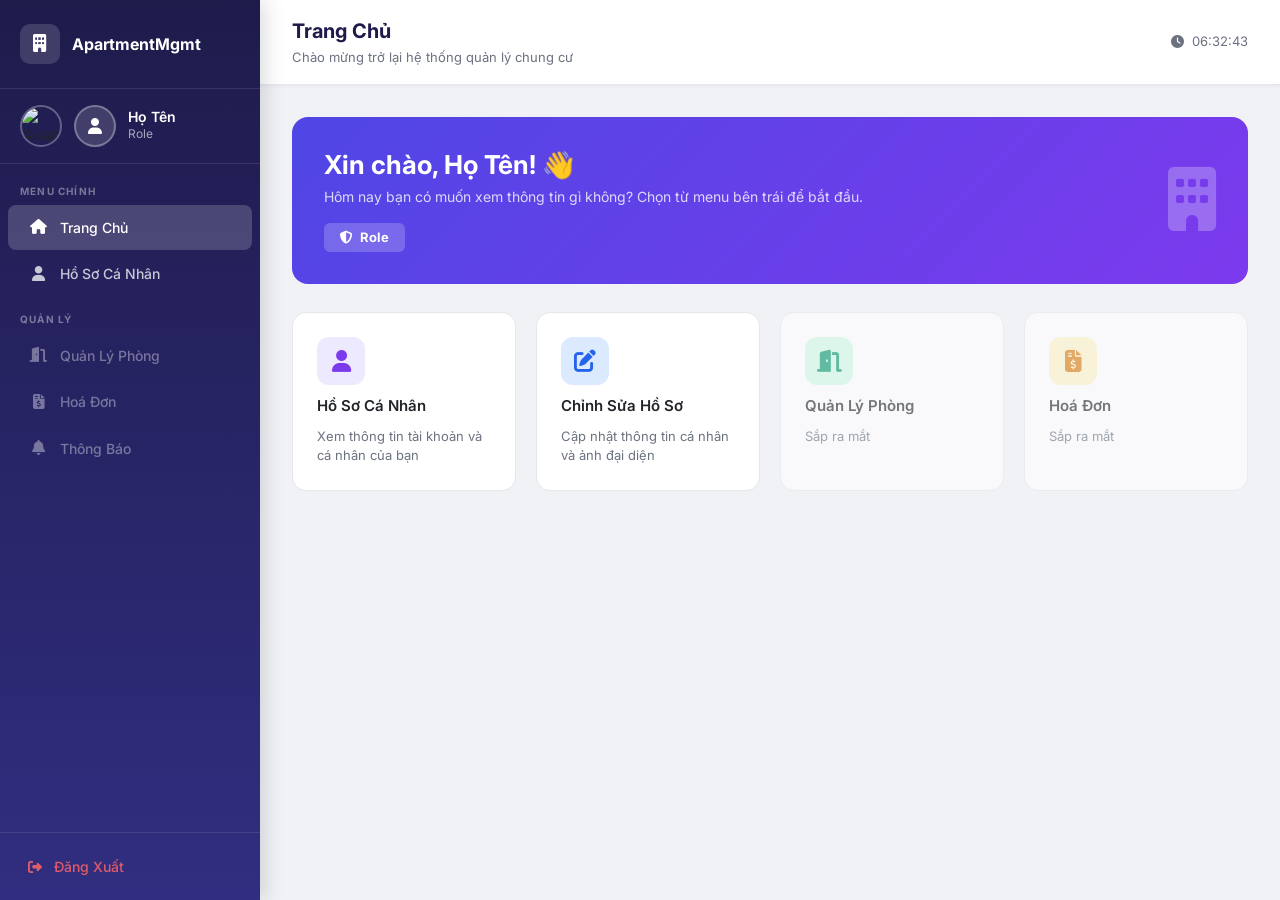
==== src/main/resources/templates/home/index.html @ 3ed40855 "Initial commit - Apartment Management System" ====
<!DOCTYPE html>
<html lang="vi" xmlns:th="http://www.thymeleaf.org">

<head>
    <meta charset="UTF-8">
    <meta name="viewport" content="width=device-width, initial-scale=1.0">
    <title>Trang Chủ | ApartmentManagement</title>
    <link href="https://cdn.jsdelivr.net/npm/bootstrap@5.3.2/dist/css/bootstrap.min.css" rel="stylesheet">
    <link href="https://cdnjs.cloudflare.com/ajax/libs/font-awesome/6.4.0/css/all.min.css" rel="stylesheet">
    <link href="https://fonts.googleapis.com/css2?family=Inter:wght@300;400;500;600;700&display=swap" rel="stylesheet">
    <link th:href="@{/css/style.css}" rel="stylesheet">
    <style>
        body {
            font-family: 'Inter', sans-serif;
            background: #f0f2f5;
            margin: 0;
        }

        /* ===== SIDEBAR ===== */
        .sidebar {
            width: 260px;
            min-height: 100vh;
            background: linear-gradient(180deg, #1e1b4b 0%, #312e81 100%);
            position: fixed;
            top: 0;
            left: 0;
            display: flex;
            flex-direction: column;
            z-index: 100;
            box-shadow: 4px 0 20px rgba(0, 0, 0, 0.15);
            transition: transform 0.3s ease;
        }

        .sidebar-brand {
            padding: 24px 20px;
            border-bottom: 1px solid rgba(255, 255, 255, 0.1);
            display: flex;
            align-items: center;
            gap: 12px;
            text-decoration: none;
        }

        .sidebar-brand-icon {
            width: 40px;
            height: 40px;
            background: rgba(255, 255, 255, 0.15);
            border-radius: 10px;
            display: flex;
            align-items: center;
            justify-content: center;
            font-size: 18px;
            color: white;
        }

        .sidebar-brand-text {
            color: white;
            font-weight: 700;
            font-size: 16px;
        }

        /* User info block */
        .sidebar-user {
            padding: 16px 20px;
            display: flex;
            align-items: center;
            gap: 12px;
            border-bottom: 1px solid rgba(255, 255, 255, 0.1);
        }

        .sidebar-avatar {
            width: 42px;
            height: 42px;
            border-radius: 50%;
            object-fit: cover;
            border: 2px solid rgba(255, 255, 255, 0.3);
        }

        .sidebar-avatar-placeholder {
            width: 42px;
            height: 42px;
            border-radius: 50%;
            background: rgba(255, 255, 255, 0.15);
            display: flex;
            align-items: center;
            justify-content: center;
            color: white;
            font-size: 16px;
            border: 2px solid rgba(255, 255, 255, 0.3);
        }

        .sidebar-user-name {
            color: white;
            font-weight: 600;
            font-size: 14px;
            line-height: 1.2;
        }

        .sidebar-user-role {
            color: rgba(255, 255, 255, 0.6);
            font-size: 12px;
        }

        /* Nav items */
        .sidebar-nav {
            flex: 1;
            padding: 12px 0;
        }

        .sidebar-section-label {
            padding: 8px 20px 4px;
            font-size: 10px;
            font-weight: 700;
            letter-spacing: 1.2px;
            text-transform: uppercase;
            color: rgba(255, 255, 255, 0.4);
        }

        .sidebar-nav-item {
            display: flex;
            align-items: center;
            gap: 12px;
            padding: 11px 20px;
            color: rgba(255, 255, 255, 0.75);
            text-decoration: none;
            font-size: 14px;
            font-weight: 500;
            border-radius: 0;
            transition: all 0.2s;
            margin: 2px 8px;
            border-radius: 8px;
        }

        .sidebar-nav-item:hover {
            background: rgba(255, 255, 255, 0.12);
            color: white;
            transform: translateX(3px);
        }

        .sidebar-nav-item.active {
            background: rgba(255, 255, 255, 0.18);
            color: white;
        }

        .sidebar-nav-item .nav-icon {
            width: 20px;
            text-align: center;
            font-size: 15px;
        }

        /* Sidebar footer */
        .sidebar-footer {
            padding: 12px 8px;
            border-top: 1px solid rgba(255, 255, 255, 0.1);
        }

        .sidebar-logout {
            display: flex;
            align-items: center;
            gap: 12px;
            padding: 11px 20px;
            color: rgba(255, 100, 100, 0.85);
            text-decoration: none;
            font-size: 14px;
            font-weight: 500;
            border-radius: 8px;
            transition: all 0.2s;
        }

        .sidebar-logout:hover {
            background: rgba(255, 100, 100, 0.12);
            color: #ff6b6b;
        }

        /* ===== MAIN CONTENT ===== */
        .main-content {
            margin-left: 260px;
            min-height: 100vh;
            display: flex;
            flex-direction: column;
        }

        /* Top bar */
        .topbar {
            background: white;
            padding: 16px 32px;
            display: flex;
            align-items: center;
            justify-content: space-between;
            border-bottom: 1px solid #e5e7eb;
            box-shadow: 0 1px 4px rgba(0, 0, 0, 0.05);
        }

        .topbar-title {
            font-size: 20px;
            font-weight: 700;
            color: #1e1b4b;
        }

        .topbar-subtitle {
            font-size: 13px;
            color: #6b7280;
            margin-top: 2px;
        }

        .topbar-right {
            display: flex;
            align-items: center;
            gap: 12px;
        }

        .topbar-time {
            font-size: 13px;
            color: #6b7280;
        }

        /* Page body */
        .page-body {
            padding: 32px;
            flex: 1;
        }

        /* Welcome card */
        .welcome-card {
            background: linear-gradient(135deg, #4f46e5 0%, #7c3aed 100%);
            border-radius: 16px;
            padding: 32px;
            color: white;
            margin-bottom: 28px;
            display: flex;
            align-items: center;
            justify-content: space-between;
        }

        .welcome-card h2 {
            font-size: 26px;
            font-weight: 700;
            margin-bottom: 6px;
        }

        .welcome-card p {
            color: rgba(255, 255, 255, 0.8);
            font-size: 14px;
            margin: 0;
        }

        .welcome-icon {
            font-size: 64px;
            opacity: 0.25;
        }

        /* Quick action cards */
        .quick-actions {
            display: grid;
            grid-template-columns: repeat(auto-fill, minmax(220px, 1fr));
            gap: 20px;
            margin-bottom: 28px;
        }

        .action-card {
            background: white;
            border-radius: 14px;
            padding: 24px;
            display: flex;
            flex-direction: column;
            gap: 12px;
            text-decoration: none;
            color: inherit;
            border: 1px solid #e5e7eb;
            transition: all 0.2s;
            cursor: pointer;
        }

        .action-card:hover {
            transform: translateY(-3px);
            box-shadow: 0 8px 24px rgba(0, 0, 0, 0.1);
            color: inherit;
        }

        .action-card-icon {
            width: 48px;
            height: 48px;
            border-radius: 12px;
            display: flex;
            align-items: center;
            justify-content: center;
            font-size: 22px;
        }

        .action-card h5 {
            font-size: 15px;
            font-weight: 600;
            margin: 0;
        }

        .action-card p {
            font-size: 13px;
            color: #6b7280;
            margin: 0;
        }

        /* Responsive */
        @media (max-width: 768px) {
            .sidebar {
                transform: translateX(-100%);
            }

            .main-content {
                margin-left: 0;
            }
        }
    </style>
</head>

<body>

    <!-- ===== SIDEBAR ===== -->
    <div class="sidebar">
        <!-- Logo -->
        <a class="sidebar-brand" th:href="@{/home}">
            <div class="sidebar-brand-icon"><i class="fas fa-building"></i></div>
            <span class="sidebar-brand-text">ApartmentMgmt</span>
        </a>

        <!-- User info -->
        <div class="sidebar-user">
            <img th:if="${session.loggedUser != null and session.loggedUser.avatar != null and !#strings.isEmpty(session.loggedUser.avatar)}"
                th:src="${session.loggedUser.avatar}" class="sidebar-avatar" alt="Avatar">
            <div th:unless="${session.loggedUser != null and session.loggedUser.avatar != null and !#strings.isEmpty(session.loggedUser.avatar)}"
                class="sidebar-avatar-placeholder">
                <i class="fas fa-user"></i>
            </div>
            <div>
                <div class="sidebar-user-name"
                    th:text="${session.loggedUser != null ? session.loggedUser.fullName : ''}">Họ Tên</div>
                <div class="sidebar-user-role"
                    th:text="${session.loggedUser != null ? session.loggedUser.role.roleName : ''}">Role</div>
            </div>
        </div>

        <!-- Navigation -->
        <nav class="sidebar-nav">
            <div class="sidebar-section-label">Menu chính</div>

            <a th:href="@{/home}" class="sidebar-nav-item active">
                <span class="nav-icon"><i class="fas fa-home"></i></span>
                Trang Chủ
            </a>

            <a th:href="@{/profile}" class="sidebar-nav-item">
                <span class="nav-icon"><i class="fas fa-user"></i></span>
                Hồ Sơ Cá Nhân
            </a>


            <!-- Placeholder items - sẽ bổ sung sau -->
            <div class="sidebar-section-label" style="margin-top:8px">Quản lý</div>

            <a href="#" class="sidebar-nav-item" style="opacity:0.5; cursor:not-allowed">
                <span class="nav-icon"><i class="fas fa-door-open"></i></span>
                Quản Lý Phòng
            </a>

            <a href="#" class="sidebar-nav-item" style="opacity:0.5; cursor:not-allowed">
                <span class="nav-icon"><i class="fas fa-file-invoice-dollar"></i></span>
                Hoá Đơn
            </a>

            <a href="#" class="sidebar-nav-item" style="opacity:0.5; cursor:not-allowed">
                <span class="nav-icon"><i class="fas fa-bell"></i></span>
                Thông Báo
            </a>
        </nav>

        <!-- Logout -->
        <div class="sidebar-footer">
            <a th:href="@{/logout}" class="sidebar-logout">
                <span class="nav-icon"><i class="fas fa-sign-out-alt"></i></span>
                Đăng Xuất
            </a>
        </div>
    </div>
    <!-- ===== END SIDEBAR ===== -->

    <!-- ===== MAIN CONTENT ===== -->
    <div class="main-content">
        <!-- Topbar -->
        <div class="topbar">
            <div>
                <div class="topbar-title">Trang Chủ</div>
                <div class="topbar-subtitle">Chào mừng trở lại hệ thống quản lý chung cư</div>
            </div>
            <div class="topbar-right">
                <span class="topbar-time"><i class="fas fa-clock me-1"></i>
                    <span id="clock"></span>
                </span>
            </div>
        </div>

        <!-- Page body -->
        <div class="page-body">

            <!-- Welcome banner -->
            <div class="welcome-card">
                <div>
                    <h2>Xin chào, <span th:text="${user.fullName}">Họ Tên</span>! 👋</h2>
                    <p>Hôm nay bạn có muốn xem thông tin gì không? Chọn từ menu bên trái để bắt đầu.</p>

                    <!-- Role badge -->
                    <span class="badge mt-3 px-3 py-2" style="font-size:13px; background:rgba(255,255,255,0.2)">
                        <i class="fas fa-shield-alt me-1"></i>
                        <span th:text="${user.role.roleName}">Role</span>
                    </span>
                </div>
                <div class="welcome-icon">
                    <i class="fas fa-building"></i>
                </div>
            </div>

            <!-- Quick actions -->
            <div class="quick-actions">
                <a th:href="@{/profile}" class="action-card">
                    <div class="action-card-icon" style="background:#ede9fe; color:#7c3aed">
                        <i class="fas fa-user"></i>
                    </div>
                    <h5>Hồ Sơ Cá Nhân</h5>
                    <p>Xem thông tin tài khoản và cá nhân của bạn</p>
                </a>

                <a th:href="@{/profile/edit}" class="action-card">
                    <div class="action-card-icon" style="background:#dbeafe; color:#2563eb">
                        <i class="fas fa-edit"></i>
                    </div>
                    <h5>Chỉnh Sửa Hồ Sơ</h5>
                    <p>Cập nhật thông tin cá nhân và ảnh đại diện</p>
                </a>

                <div class="action-card" style="opacity:0.6; cursor:not-allowed">
                    <div class="action-card-icon" style="background:#d1fae5; color:#059669">
                        <i class="fas fa-door-open"></i>
                    </div>
                    <h5>Quản Lý Phòng</h5>
                    <p>Sắp ra mắt</p>
                </div>

                <div class="action-card" style="opacity:0.6; cursor:not-allowed">
                    <div class="action-card-icon" style="background:#fef3c7; color:#d97706">
                        <i class="fas fa-file-invoice-dollar"></i>
                    </div>
                    <h5>Hoá Đơn</h5>
                    <p>Sắp ra mắt</p>
                </div>
            </div>

        </div><!-- end page-body -->
    </div><!-- end main-content -->

    <script src="https://cdn.jsdelivr.net/npm/bootstrap@5.3.2/dist/js/bootstrap.bundle.min.js"></script>
    <script>
        // Đồng hồ realtime trên topbar
        function updateClock() {
            const now = new Date();
            document.getElementById('clock').textContent = now.toLocaleTimeString('vi-VN');
        }
        updateClock();
        setInterval(updateClock, 1000);
    </script>
</body>

</html>
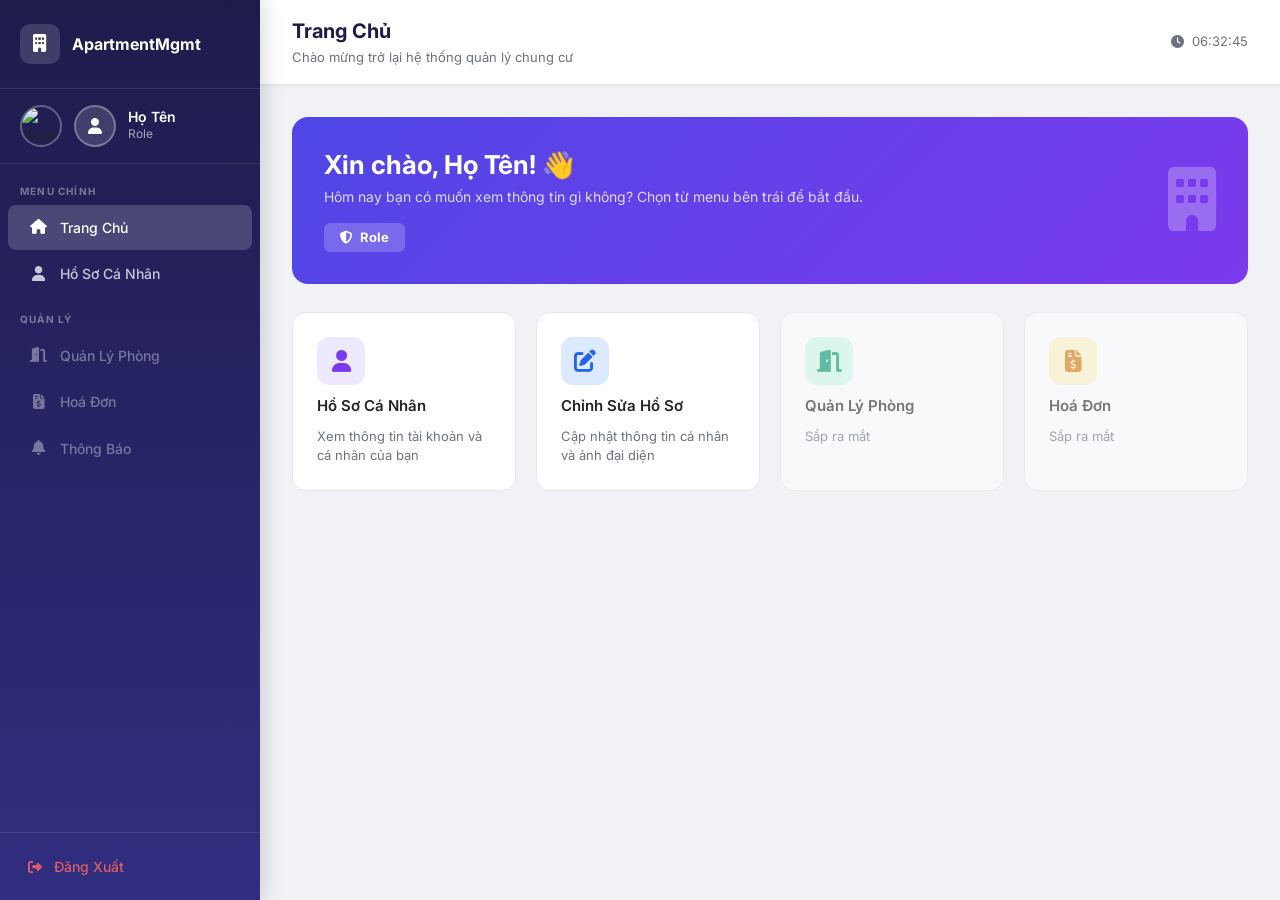
==== commit d0562ef8: "create Announcement" ====
--- a/src/main/resources/templates/home/index.html
+++ b/src/main/resources/templates/home/index.html
@@ -365,7 +365,7 @@
                 Hoá Đơn
             </a>
 
-            <a href="#" class="sidebar-nav-item" style="opacity:0.5; cursor:not-allowed">
+            <a th:href="@{create_announcement}" class="sidebar-nav-item" style="opacity:0.5; cursor:not-allowed">
                 <span class="nav-icon"><i class="fas fa-bell"></i></span>
                 Thông Báo
             </a>
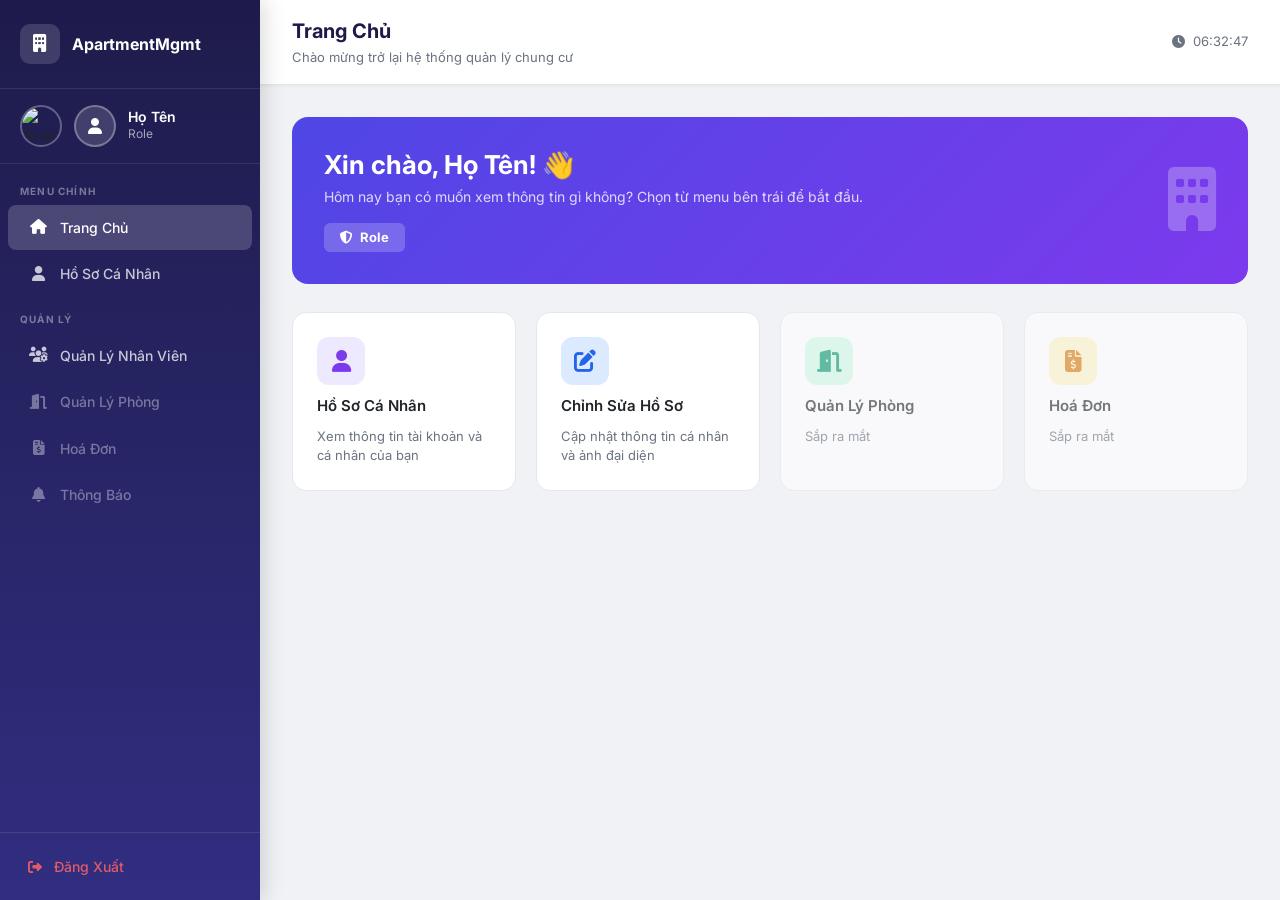
==== commit 8f90e4fd: "feat: admin staff management" ====
--- a/src/main/resources/templates/home/index.html
+++ b/src/main/resources/templates/home/index.html
@@ -355,6 +355,13 @@
             <!-- Placeholder items - sẽ bổ sung sau -->
             <div class="sidebar-section-label" style="margin-top:8px">Quản lý</div>
 
+            <!-- Chỉ hiển thị cho Admin và Manager -->
+            <a th:if="${session.loggedUser.role.roleName == 'Admin' or session.loggedUser.role.roleName == 'Manager'}"
+                th:href="@{/admin/staff}" class="sidebar-nav-item">
+                <span class="nav-icon"><i class="fas fa-users-cog"></i></span>
+                Quản Lý Nhân Viên
+            </a>
+
             <a href="#" class="sidebar-nav-item" style="opacity:0.5; cursor:not-allowed">
                 <span class="nav-icon"><i class="fas fa-door-open"></i></span>
                 Quản Lý Phòng
@@ -365,7 +372,7 @@
                 Hoá Đơn
             </a>
 
-            <a th:href="@{create_announcement}" class="sidebar-nav-item" style="opacity:0.5; cursor:not-allowed">
+            <a href="#" class="sidebar-nav-item" style="opacity:0.5; cursor:not-allowed">
                 <span class="nav-icon"><i class="fas fa-bell"></i></span>
                 Thông Báo
             </a>
